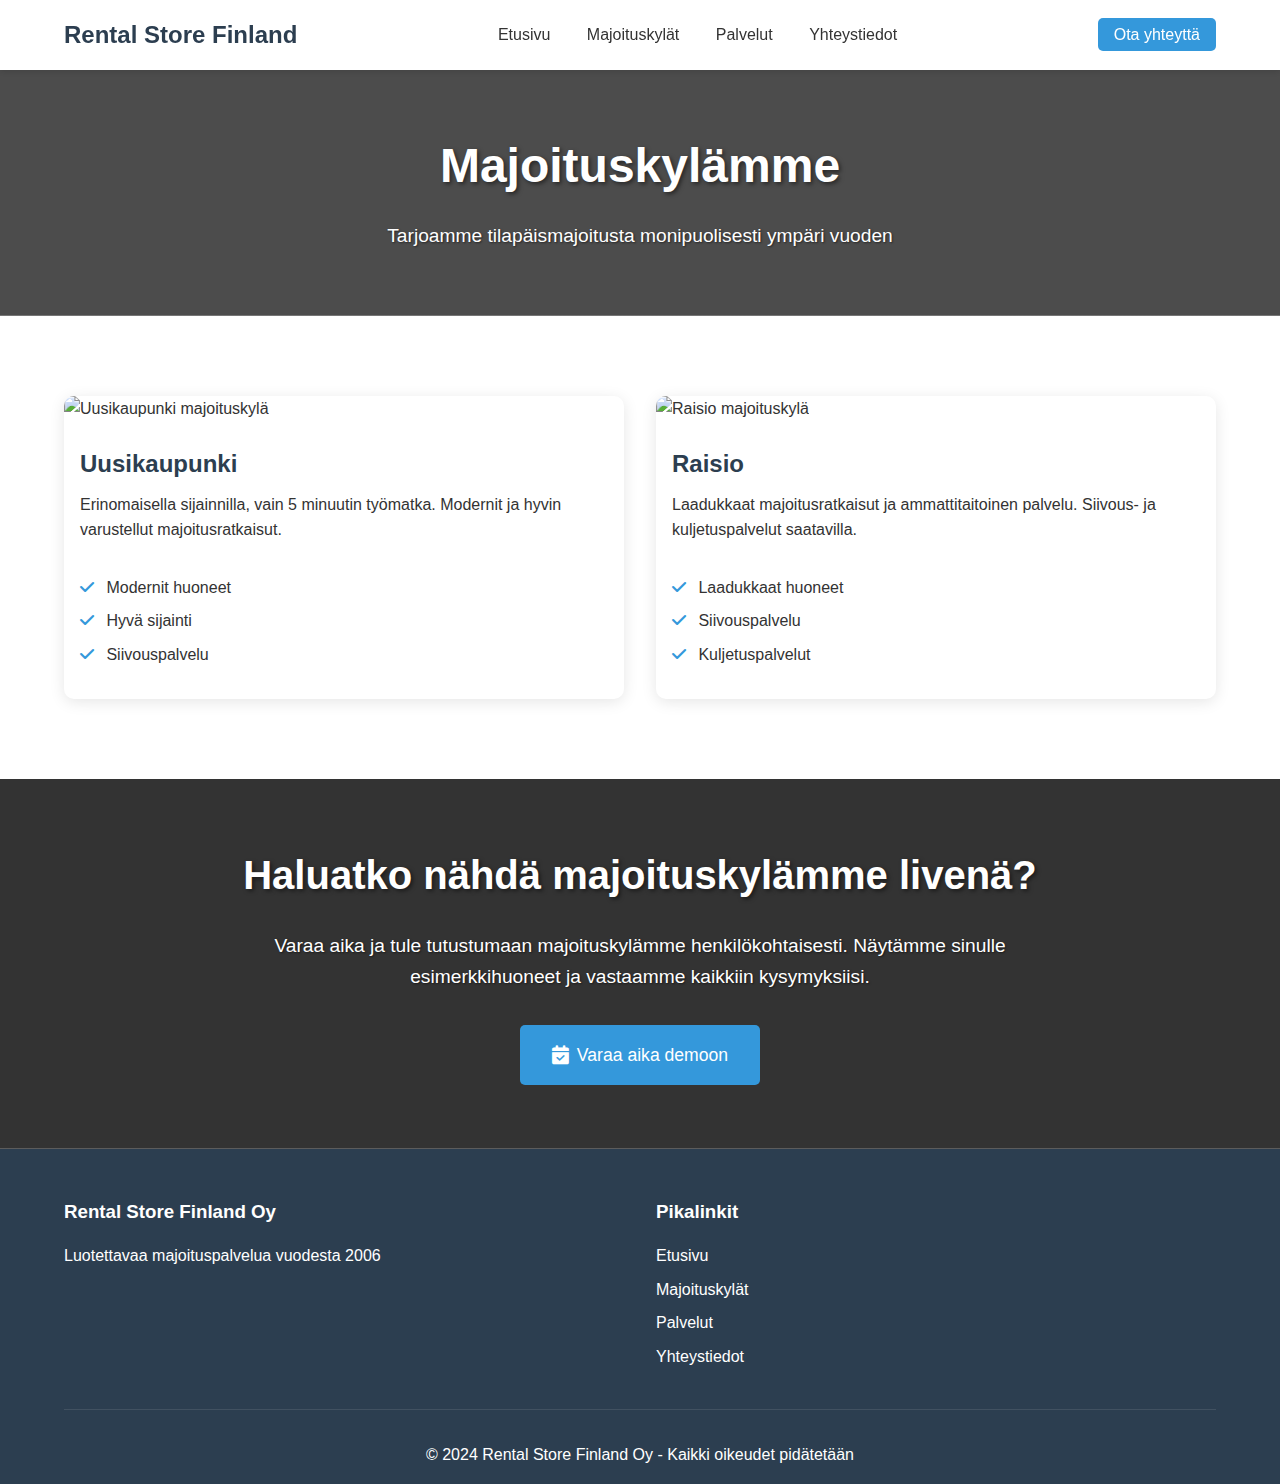
==== majoituskylat.html @ 1863a35c "images" ====
<!DOCTYPE html>
<html lang="fi">
<head>
    <meta charset="UTF-8">
    <meta name="viewport" content="width=device-width, initial-scale=1.0">
    <title>Majoituskylät - Rental Store Finland</title>
    <link rel="stylesheet" href="styles.css">
    <link rel="stylesheet" href="https://cdnjs.cloudflare.com/ajax/libs/font-awesome/6.0.0/css/all.min.css">
</head>
<body>
    <header>
        <nav class="navbar">
            <div class="logo">
                <a href="index.html">
                    <h1>Rental Store Finland</h1>
                </a>
            </div>
            <div class="nav-links">
                <a href="index.html">Etusivu</a>
                <a href="majoituskylat.html">Majoituskylät</a>
                <a href="palvelut.html">Palvelut</a>
                <a href="yhteystiedot.html">Yhteystiedot</a>
            </div>
            <div class="contact-button">
                <a href="yhteystiedot.html" class="btn">Ota yhteyttä</a>
            </div>
        </nav>
    </header>

    <main>
        <section class="page-header">
            <h1>Majoituskylämme</h1>
            <p>Tarjoamme tilapäismajoitusta monipuolisesti ympäri vuoden</p>
        </section>

        <section class="locations-section">
            <div class="location-cards">
                <div class="location-card">
                    <img src="images/uusikaupunki.jpg" alt="Uusikaupunki majoituskylä">
                    <h3>Uusikaupunki</h3>
                    <p>Erinomaisella sijainnilla, vain 5 minuutin työmatka. Modernit ja hyvin varustellut majoitusratkaisut.</p>
                    <ul class="location-features">
                        <li><i class="fas fa-check"></i> Modernit huoneet</li>
                        <li><i class="fas fa-check"></i> Hyvä sijainti</li>
                        <li><i class="fas fa-check"></i> Siivouspalvelu</li>
                    </ul>
                </div>
                <div class="location-card">
                    <img src="images/raisio.jpg" alt="Raisio majoituskylä">
                    <h3>Raisio</h3>
                    <p>Laadukkaat majoitusratkaisut ja ammattitaitoinen palvelu. Siivous- ja kuljetuspalvelut saatavilla.</p>
                    <ul class="location-features">
                        <li><i class="fas fa-check"></i> Laadukkaat huoneet</li>
                        <li><i class="fas fa-check"></i> Siivouspalvelu</li>
                        <li><i class="fas fa-check"></i> Kuljetuspalvelut</li>
                    </ul>
                </div>
            </div>
        </section>

        <section class="cta-section">
            <div class="cta-content">
                <h2>Haluatko nähdä majoituskylämme livenä?</h2>
                <p>Varaa aika ja tule tutustumaan majoituskylämme henkilökohtaisesti. Näytämme sinulle esimerkkihuoneet ja vastaamme kaikkiin kysymyksiisi.</p>
                <a href="varaa-aika.html" class="cta-button">
                    <i class="fas fa-calendar-check"></i>
                    Varaa aika demoon
                </a>
            </div>
        </section>
    </main>

    <footer>
        <div class="footer-content">
            <div class="footer-section">
                <h3>Rental Store Finland Oy</h3>
                <p>Luotettavaa majoituspalvelua vuodesta 2006</p>
            </div>
            <div class="footer-section">
                <h3>Pikalinkit</h3>
                <a href="index.html">Etusivu</a>
                <a href="majoituskylat.html">Majoituskylät</a>
                <a href="palvelut.html">Palvelut</a>
                <a href="yhteystiedot.html">Yhteystiedot</a>
            </div>
        </div>
        <div class="footer-bottom">
            <p>&copy; 2024 Rental Store Finland Oy - Kaikki oikeudet pidätetään</p>
        </div>
    </footer>

    <!-- Demo Booking Pop-up Modal -->
    <div id="demoModal" class="modal">
        <div class="modal-content">
            <span class="close">&times;</span>
            <h2>Haluatko nähdä majoituskylämme livenä?</h2>
            <p>Varaa aika ja tule tutustumaan majoituskylämme henkilökohtaisesti. Näytämme sinulle esimerkkihuoneet ja vastaamme kaikkiin kysymyksiisi.</p>
            <a href="varaa-aika.html" class="modal-button">
                <i class="fas fa-calendar-check"></i>
                Varaa aika demoon
            </a>
        </div>
    </div>

    <script>
        // Get the modal
        const modal = document.getElementById("demoModal");
        const closeBtn = document.getElementsByClassName("close")[0];

        // Show modal after 5 seconds
        setTimeout(() => {
            modal.style.display = "block";
        }, 5000);

        // Close modal when clicking the X
        closeBtn.onclick = function() {
            modal.style.display = "none";
        }

        // Close modal when clicking outside
        window.onclick = function(event) {
            if (event.target == modal) {
                modal.style.display = "none";
            }
        }
    </script>
</body>
</html>
---- styles.css ----
/* Modern CSS Reset and Base Styles */
* {
    margin: 0;
    padding: 0;
    box-sizing: border-box;
}

:root {
    --primary-color: #2c3e50;
    --secondary-color: #3498db;
    --accent-color: #e74c3c;
    --text-color: #333;
    --light-gray: #f5f6fa;
    --white: #ffffff;
}

body {
    font-family: 'Segoe UI', Tahoma, Geneva, Verdana, sans-serif;
    line-height: 1.6;
    color: var(--text-color);
}

/* Navigation */
.navbar {
    display: flex;
    justify-content: space-between;
    align-items: center;
    padding: 1rem 5%;
    background-color: var(--white);
    box-shadow: 0 2px 5px rgba(0,0,0,0.1);
    position: fixed;
    width: 100%;
    top: 0;
    z-index: 1000;
}

.logo h1 {
    font-size: 1.5rem;
    color: var(--primary-color);
}

.logo a {
    text-decoration: none;
    color: inherit;
    display: block;
}

.logo a:hover {
    color: inherit;
}

.nav-links a {
    text-decoration: none;
    color: var(--text-color);
    margin: 0 1rem;
    transition: color 0.3s ease;
}

.nav-links a:hover {
    color: var(--secondary-color);
}

.btn {
    background-color: var(--secondary-color);
    color: var(--white);
    padding: 0.5rem 1rem;
    border-radius: 5px;
    text-decoration: none;
    transition: background-color 0.3s ease;
}

.btn:hover {
    background-color: #2980b9;
}

/* Hero Section */
.hero-section {
    height: 100vh;
    background: linear-gradient(rgba(0,0,0,0.6), rgba(0,0,0,0.6)), url('images/hero-bg.jpg');
    background-size: cover;
    background-position: center;
    background-attachment: fixed;
    display: flex;
    align-items: center;
    justify-content: center;
    text-align: center;
    color: var(--white);
    padding: 0 1rem;
    margin-top: 0;
}

.hero-content {
    max-width: 800px;
    padding: 2rem;
    background-color: rgba(0,0,0,0.3);
    border-radius: 10px;
    backdrop-filter: blur(5px);
}

.hero-content h1 {
    font-size: 3.5rem;
    margin-bottom: 1.5rem;
    text-shadow: 2px 2px 4px rgba(0,0,0,0.5);
}

.hero-content p {
    font-size: 1.4rem;
    margin-bottom: 2.5rem;
    text-shadow: 1px 1px 2px rgba(0,0,0,0.5);
}

.cta-button {
    display: inline-block;
    background-color: var(--accent-color);
    color: var(--white);
    padding: 1rem 2rem;
    border-radius: 5px;
    text-decoration: none;
    transition: background-color 0.3s ease;
}

.cta-button:hover {
    background-color: #c0392b;
}

/* Services Section */
.services-section {
    padding: 5rem 5%;
    background-color: var(--light-gray);
}

.services-section h2 {
    text-align: center;
    margin-bottom: 3rem;
    color: var(--primary-color);
}

.services-grid {
    display: grid;
    grid-template-columns: repeat(auto-fit, minmax(250px, 1fr));
    gap: 2rem;
}

.service-card {
    background-color: var(--white);
    padding: 2rem;
    border-radius: 10px;
    text-align: center;
    box-shadow: 0 3px 10px rgba(0,0,0,0.1);
    transition: transform 0.3s ease;
}

.service-card:hover {
    transform: translateY(-5px);
}

.service-card i {
    font-size: 2.5rem;
    color: var(--secondary-color);
    margin-bottom: 1rem;
}

/* Locations Section */
.locations-section {
    padding: 5rem 5%;
}

.locations-section h2 {
    text-align: center;
    margin-bottom: 3rem;
    color: var(--primary-color);
}

.location-cards {
    display: grid;
    grid-template-columns: repeat(auto-fit, minmax(300px, 1fr));
    gap: 2rem;
}

.location-card {
    background-color: var(--white);
    border-radius: 10px;
    overflow: hidden;
    box-shadow: 0 3px 15px rgba(0,0,0,0.1);
    transition: transform 0.3s ease;
}

.location-card:hover {
    transform: translateY(-5px);
}

.location-card img {
    width: 100%;
    height: 250px;
    object-fit: cover;
    transition: transform 0.3s ease;
}

.location-card:hover img {
    transform: scale(1.05);
}

.location-card h3 {
    padding: 1.5rem 1rem 0.5rem;
    color: var(--primary-color);
    font-size: 1.5rem;
}

.location-card p {
    padding: 0 1rem 1.5rem;
    color: var(--text-color);
}

/* Contact Section */
.contact-section {
    padding: 5rem 5%;
    background-color: var(--light-gray);
}

.contact-section h2 {
    text-align: center;
    margin-bottom: 3rem;
    color: var(--primary-color);
}

.contact-grid {
    display: grid;
    grid-template-columns: repeat(auto-fit, minmax(300px, 1fr));
    gap: 2rem;
}

.contact-info {
    padding: 2rem;
    background-color: var(--white);
    border-radius: 10px;
    box-shadow: 0 3px 10px rgba(0,0,0,0.1);
}

.contact-info p {
    margin: 1rem 0;
}

.contact-info i {
    margin-right: 0.5rem;
    color: var(--secondary-color);
}

.contact-form form {
    display: flex;
    flex-direction: column;
    gap: 1rem;
}

.contact-form input,
.contact-form textarea {
    padding: 0.8rem;
    border: 1px solid #ddd;
    border-radius: 5px;
    font-size: 1rem;
}

.contact-form textarea {
    height: 150px;
    resize: vertical;
}

.submit-button {
    background-color: var(--secondary-color);
    color: var(--white);
    padding: 1rem;
    border: none;
    border-radius: 5px;
    cursor: pointer;
    transition: background-color 0.3s ease;
}

.submit-button:hover {
    background-color: #2980b9;
}

/* Footer */
footer {
    background-color: var(--primary-color);
    color: var(--white);
    padding: 3rem 5% 1rem;
}

.footer-content {
    display: grid;
    grid-template-columns: repeat(auto-fit, minmax(250px, 1fr));
    gap: 2rem;
    margin-bottom: 2rem;
}

.footer-section h3 {
    margin-bottom: 1rem;
}

.footer-section a {
    color: var(--white);
    text-decoration: none;
    display: block;
    margin: 0.5rem 0;
}

.footer-section a:hover {
    color: var(--secondary-color);
}

.footer-bottom {
    text-align: center;
    padding-top: 2rem;
    border-top: 1px solid rgba(255,255,255,0.1);
}

/* Page Header */
.page-header {
    background: linear-gradient(rgba(0,0,0,0.7), rgba(0,0,0,0.7)), url('images/hero-bg.jpg');
    background-size: cover;
    background-position: center;
    color: var(--white);
    text-align: center;
    padding: 8rem 1rem 4rem;
    margin-top: 0;
}

.page-header h1 {
    font-size: 3rem;
    margin-bottom: 1rem;
    text-shadow: 2px 2px 4px rgba(0,0,0,0.5);
}

.page-header p {
    font-size: 1.2rem;
    text-shadow: 1px 1px 2px rgba(0,0,0,0.5);
}

/* Feature Lists */
.location-features,
.service-features {
    list-style: none;
    padding: 0 1rem 1.5rem;
    text-align: left;
}

.location-features li,
.service-features li {
    margin: 0.5rem 0;
    color: var(--text-color);
}

.location-features i,
.service-features i {
    color: var(--secondary-color);
    margin-right: 0.5rem;
}

/* Contact Details */
.contact-details {
    margin-top: 2rem;
}

.contact-person {
    margin-bottom: 2rem;
    padding-bottom: 1rem;
    border-bottom: 1px solid #eee;
}

.contact-person:last-child {
    border-bottom: none;
}

.contact-person h4 {
    color: var(--primary-color);
    margin-bottom: 0.5rem;
}

.contact-form select {
    padding: 0.8rem;
    border: 1px solid #ddd;
    border-radius: 5px;
    font-size: 1rem;
    width: 100%;
    margin-bottom: 1rem;
}

/* Responsive Design */
@media (max-width: 768px) {
    .navbar {
        flex-direction: column;
        padding: 1rem;
    }

    .nav-links {
        margin: 1rem 0;
    }

    .hero-content h1 {
        font-size: 2rem;
    }

    .contact-grid {
        grid-template-columns: 1fr;
    }

    .page-header {
        padding: 6rem 1rem 3rem;
    }

    .page-header h1 {
        font-size: 2rem;
    }
}

/* Modal Styles */
.modal {
    display: none;
    position: fixed;
    z-index: 1000;
    left: 0;
    top: 0;
    width: 100%;
    height: 100%;
    background-color: rgba(0,0,0,0.7);
    animation: fadeIn 0.3s ease;
}

.modal-content {
    background: linear-gradient(135deg, var(--primary-color), var(--secondary-color));
    margin: 15% auto;
    padding: 2rem;
    border-radius: 10px;
    width: 90%;
    max-width: 500px;
    position: relative;
    color: var(--white);
    text-align: center;
    box-shadow: 0 4px 20px rgba(0,0,0,0.2);
    animation: slideIn 0.3s ease;
}

.modal-content h2 {
    font-size: 1.8rem;
    margin-bottom: 1rem;
    color: var(--white);
}

.modal-content p {
    font-size: 1.1rem;
    line-height: 1.6;
    margin-bottom: 1.5rem;
    color: var(--white);
}

.close {
    position: absolute;
    right: 1rem;
    top: 1rem;
    font-size: 1.8rem;
    font-weight: bold;
    cursor: pointer;
    color: var(--white);
    transition: color 0.3s ease;
}

.close:hover {
    color: var(--accent-color);
}

.modal-button {
    display: inline-flex;
    align-items: center;
    gap: 0.5rem;
    background-color: var(--white);
    color: var(--primary-color);
    padding: 1rem 2rem;
    border-radius: 5px;
    text-decoration: none;
    font-weight: 500;
    transition: all 0.3s ease;
}

.modal-button:hover {
    transform: translateY(-2px);
    box-shadow: 0 4px 15px rgba(0,0,0,0.2);
}

@keyframes fadeIn {
    from { opacity: 0; }
    to { opacity: 1; }
}

@keyframes slideIn {
    from {
        transform: translateY(-100px);
        opacity: 0;
    }
    to {
        transform: translateY(0);
        opacity: 1;
    }
}

/* Responsive Design for Modal */
@media (max-width: 768px) {
    .modal-content {
        margin: 30% auto;
        padding: 1.5rem;
    }

    .modal-content h2 {
        font-size: 1.5rem;
    }

    .modal-content p {
        font-size: 1rem;
    }

    .modal-button {
        padding: 0.8rem 1.5rem;
        font-size: 0.9rem;
    }
}

/* Booking Section Styles */
.booking-section {
    padding: 4rem 5%;
    background-color: var(--light-gray);
}

.booking-container {
    display: grid;
    grid-template-columns: 1fr 1fr;
    gap: 3rem;
    max-width: 1200px;
    margin: 0 auto;
}

.booking-info {
    padding: 2rem;
    background-color: var(--white);
    border-radius: 10px;
    box-shadow: 0 3px 15px rgba(0,0,0,0.1);
}

.booking-info h2 {
    color: var(--primary-color);
    margin-bottom: 1.5rem;
    font-size: 2rem;
}

.booking-info p {
    margin-bottom: 2rem;
    line-height: 1.6;
}

.booking-features {
    display: grid;
    grid-template-columns: 1fr;
    gap: 1.5rem;
}

.feature {
    display: flex;
    align-items: flex-start;
    gap: 1rem;
    padding: 1rem;
    background-color: var(--light-gray);
    border-radius: 8px;
    transition: transform 0.3s ease;
}

.feature:hover {
    transform: translateY(-5px);
}

.feature i {
    font-size: 1.5rem;
    color: var(--secondary-color);
    margin-top: 0.2rem;
}

.feature h3 {
    color: var(--primary-color);
    margin-bottom: 0.5rem;
    font-size: 1.2rem;
}

.feature p {
    color: var(--text-color);
    margin: 0;
    font-size: 0.9rem;
}

.calendly-container {
    background-color: var(--white);
    border-radius: 10px;
    box-shadow: 0 3px 15px rgba(0,0,0,0.1);
    overflow: hidden;
}

/* Responsive Design for Booking */
@media (max-width: 992px) {
    .booking-container {
        grid-template-columns: 1fr;
    }

    .calendly-container {
        height: 600px;
    }
}

@media (max-width: 768px) {
    .booking-section {
        padding: 2rem 1rem;
    }

    .booking-info {
        padding: 1.5rem;
    }

    .feature {
        padding: 0.8rem;
    }
}

/* Static Calendar Styles */
.static-calendar {
    background-color: var(--white);
    border-radius: 10px;
    padding: 1.5rem;
    height: 100%;
    display: flex;
    flex-direction: column;
}

.calendar-header {
    margin-bottom: 1.5rem;
}

.calendar-nav {
    display: flex;
    align-items: center;
    justify-content: space-between;
    margin-bottom: 1rem;
}

.nav-btn {
    background: none;
    border: none;
    color: var(--primary-color);
    font-size: 1.2rem;
    cursor: pointer;
    padding: 0.5rem;
    border-radius: 5px;
    transition: background-color 0.3s ease;
}

.nav-btn:hover {
    background-color: var(--light-gray);
}

.calendar-type-selector {
    display: flex;
    gap: 0.5rem;
    margin-bottom: 1rem;
}

.type-btn {
    padding: 0.5rem 1rem;
    border: 1px solid #ddd;
    background: none;
    border-radius: 5px;
    cursor: pointer;
    transition: all 0.3s ease;
}

.type-btn.active {
    background-color: var(--secondary-color);
    color: var(--white);
    border-color: var(--secondary-color);
}

.calendar-grid {
    flex-grow: 1;
}

.calendar-weekdays {
    display: grid;
    grid-template-columns: repeat(7, 1fr);
    text-align: center;
    font-weight: 500;
    color: var(--primary-color);
    margin-bottom: 0.5rem;
    font-size: 0.9rem;
}

.calendar-days {
    display: grid;
    grid-template-columns: repeat(7, 1fr);
    gap: 0.5rem;
}

.day {
    aspect-ratio: 1;
    display: flex;
    flex-direction: column;
    align-items: center;
    justify-content: flex-start;
    border-radius: 5px;
    cursor: pointer;
    transition: all 0.3s ease;
    font-weight: 500;
    padding: 0.5rem;
    position: relative;
}

.day:not(.disabled):hover {
    background-color: var(--light-gray);
}

.day.disabled {
    color: #ccc;
    cursor: not-allowed;
}

.date {
    font-size: 0.9rem;
    margin-bottom: 0.2rem;
}

.time-indicator {
    width: 6px;
    height: 6px;
    background-color: var(--secondary-color);
    border-radius: 50%;
    position: absolute;
    bottom: 0.3rem;
}

.calendar-footer {
    margin-top: 1.5rem;
    padding-top: 1rem;
    border-top: 1px solid #eee;
}

.legend {
    display: flex;
    gap: 1rem;
    justify-content: center;
}

.legend-item {
    display: flex;
    align-items: center;
    gap: 0.5rem;
    font-size: 0.9rem;
}

.legend-color {
    width: 12px;
    height: 12px;
    border-radius: 50%;
}

.legend-color.available {
    background-color: var(--secondary-color);
}

.legend-color.unavailable {
    background-color: #ddd;
}

/* Responsive Design for Calendar */
@media (max-width: 768px) {
    .calendar-type-selector {
        flex-wrap: wrap;
    }

    .type-btn {
        flex: 1;
        text-align: center;
    }

    .day {
        padding: 0.3rem;
    }

    .date {
        font-size: 0.8rem;
    }
}

/* CTA Section Styles */
.cta-section {
    background: linear-gradient(rgba(0,0,0,0.8), rgba(0,0,0,0.8)), url('images/hero-bg.jpg');
    background-size: cover;
    background-position: center;
    padding: 4rem 1rem;
    text-align: center;
    color: var(--white);
}

.cta-content {
    max-width: 800px;
    margin: 0 auto;
}

.cta-content h2 {
    font-size: 2.5rem;
    margin-bottom: 1.5rem;
    text-shadow: 2px 2px 4px rgba(0,0,0,0.5);
}

.cta-content p {
    font-size: 1.2rem;
    margin-bottom: 2rem;
    line-height: 1.6;
    text-shadow: 1px 1px 2px rgba(0,0,0,0.5);
}

.cta-button {
    display: inline-flex;
    align-items: center;
    gap: 0.5rem;
    background-color: var(--secondary-color);
    color: var(--white);
    padding: 1rem 2rem;
    border-radius: 5px;
    text-decoration: none;
    font-size: 1.1rem;
    font-weight: 500;
    transition: all 0.3s ease;
}

.cta-button:hover {
    background-color: #2980b9;
    transform: translateY(-2px);
    box-shadow: 0 4px 15px rgba(0,0,0,0.2);
}

.cta-button i {
    font-size: 1.2rem;
}

/* Responsive Design for CTA */
@media (max-width: 768px) {
    .cta-content h2 {
        font-size: 2rem;
    }

    .cta-content p {
        font-size: 1rem;
    }

    .cta-button {
        padding: 0.8rem 1.5rem;
        font-size: 1rem;
    }
}
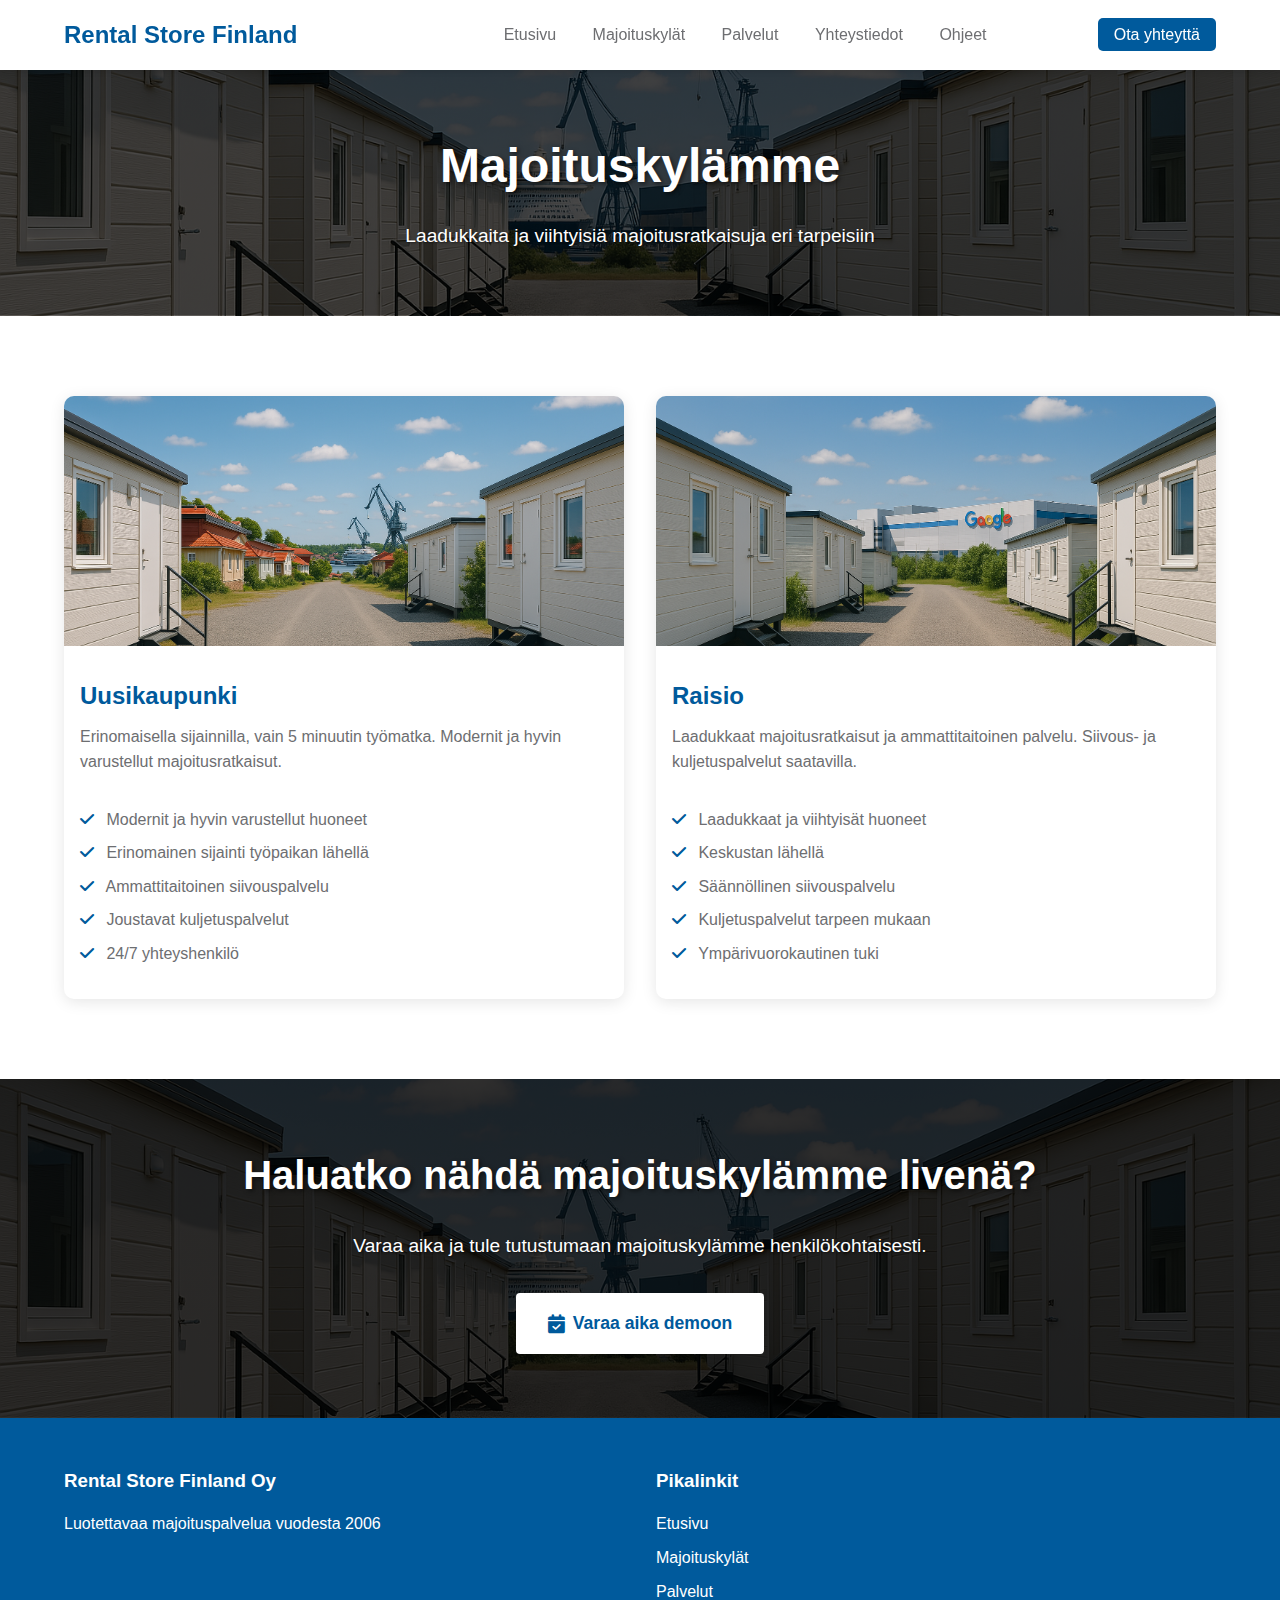
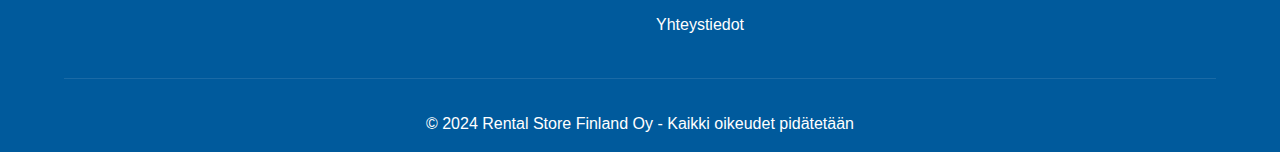
==== commit af500792: "Update majoituskylat.html" ====
--- a/majoituskylat.html
+++ b/majoituskylat.html
@@ -15,11 +15,17 @@
                     <h1>Rental Store Finland</h1>
                 </a>
             </div>
+            <div class="hamburger">
+                <span></span>
+                <span></span>
+                <span></span>
+            </div>
             <div class="nav-links">
                 <a href="index.html">Etusivu</a>
                 <a href="majoituskylat.html">Majoituskylät</a>
                 <a href="palvelut.html">Palvelut</a>
                 <a href="yhteystiedot.html">Yhteystiedot</a>
+                <a href="ohjeet.html">Ohjeet</a>
             </div>
             <div class="contact-button">
                 <a href="yhteystiedot.html" class="btn">Ota yhteyttä</a>
@@ -30,7 +36,7 @@
     <main>
         <section class="page-header">
             <h1>Majoituskylämme</h1>
-            <p>Tarjoamme tilapäismajoitusta monipuolisesti ympäri vuoden</p>
+            <p>Laadukkaita ja viihtyisiä majoitusratkaisuja eri tarpeisiin</p>
         </section>
 
         <section class="locations-section">
@@ -40,9 +46,11 @@
                     <h3>Uusikaupunki</h3>
                     <p>Erinomaisella sijainnilla, vain 5 minuutin työmatka. Modernit ja hyvin varustellut majoitusratkaisut.</p>
                     <ul class="location-features">
-                        <li><i class="fas fa-check"></i> Modernit huoneet</li>
-                        <li><i class="fas fa-check"></i> Hyvä sijainti</li>
-                        <li><i class="fas fa-check"></i> Siivouspalvelu</li>
+                        <li><i class="fas fa-check"></i> Modernit ja hyvin varustellut huoneet</li>
+                        <li><i class="fas fa-check"></i> Erinomainen sijainti työpaikan lähellä</li>
+                        <li><i class="fas fa-check"></i> Ammattitaitoinen siivouspalvelu</li>
+                        <li><i class="fas fa-check"></i> Joustavat kuljetuspalvelut</li>
+                        <li><i class="fas fa-check"></i> 24/7 yhteyshenkilö</li>
                     </ul>
                 </div>
                 <div class="location-card">
@@ -50,9 +58,11 @@
                     <h3>Raisio</h3>
                     <p>Laadukkaat majoitusratkaisut ja ammattitaitoinen palvelu. Siivous- ja kuljetuspalvelut saatavilla.</p>
                     <ul class="location-features">
-                        <li><i class="fas fa-check"></i> Laadukkaat huoneet</li>
-                        <li><i class="fas fa-check"></i> Siivouspalvelu</li>
-                        <li><i class="fas fa-check"></i> Kuljetuspalvelut</li>
+                        <li><i class="fas fa-check"></i> Laadukkaat ja viihtyisät huoneet</li>
+                        <li><i class="fas fa-check"></i> Keskustan lähellä</li>
+                        <li><i class="fas fa-check"></i> Säännöllinen siivouspalvelu</li>
+                        <li><i class="fas fa-check"></i> Kuljetuspalvelut tarpeen mukaan</li>
+                        <li><i class="fas fa-check"></i> Ympärivuorokautinen tuki</li>
                     </ul>
                 </div>
             </div>
@@ -61,7 +71,7 @@
         <section class="cta-section">
             <div class="cta-content">
                 <h2>Haluatko nähdä majoituskylämme livenä?</h2>
-                <p>Varaa aika ja tule tutustumaan majoituskylämme henkilökohtaisesti. Näytämme sinulle esimerkkihuoneet ja vastaamme kaikkiin kysymyksiisi.</p>
+                <p>Varaa aika ja tule tutustumaan majoituskylämme henkilökohtaisesti.</p>
                 <a href="varaa-aika.html" class="cta-button">
                     <i class="fas fa-calendar-check"></i>
                     Varaa aika demoon
@@ -93,8 +103,8 @@
     <div id="demoModal" class="modal">
         <div class="modal-content">
             <span class="close">&times;</span>
-            <h2>Haluatko nähdä majoituskylämme livenä?</h2>
-            <p>Varaa aika ja tule tutustumaan majoituskylämme henkilökohtaisesti. Näytämme sinulle esimerkkihuoneet ja vastaamme kaikkiin kysymyksiisi.</p>
+            <h2>Tervetuloa Rental Store Finlandiin!</h2>
+            <p>Tarjoamme laadukkaita ja joustavia majoitusratkaisuja, jotka vastaavat juuri sinun tarpeisiisi. Tutustu palveluihimme ja varaa aika demoon.</p>
             <a href="varaa-aika.html" class="modal-button">
                 <i class="fas fa-calendar-check"></i>
                 Varaa aika demoon
@@ -124,5 +134,7 @@
             }
         }
     </script>
+
+    <script src="script.js"></script>
 </body>
-</html> +</html> 
--- a/styles.css
+++ b/styles.css
@@ -5,19 +5,43 @@
     box-sizing: border-box;
 }
 
+@import url('https://fonts.googleapis.com/css2?family=Raleway:wght@400;500;600;700&family=Open+Sans:wght@400;600&display=swap');
+
 :root {
-    --primary-color: #2c3e50;
-    --secondary-color: #3498db;
-    --accent-color: #e74c3c;
-    --text-color: #333;
-    --light-gray: #f5f6fa;
+    /* Primary Colors */
+    --primary-color: #005A9C;
+    --primary-rgb: 0, 90, 156;
+    --primary-cmyk: 100, 42, 0, 39;
+    
+    /* Secondary Colors */
+    --secondary-color: #A7A9AC;
+    --secondary-rgb: 167, 169, 172;
+    --secondary-cmyk: 3, 2, 0, 33;
+    
+    /* Accent Colors */
+    --accent-light: #B9D9EB;
+    --accent-light-rgb: 185, 217, 235;
+    --accent-light-cmyk: 21, 8, 0, 8;
+    
+    --accent-dark: #6D6E71;
+    --accent-dark-rgb: 109, 110, 113;
+    --accent-dark-cmyk: 4, 3, 0, 56;
+    
+    /* Text Colors */
+    --text-color: var(--accent-dark);
+    --text-light: var(--secondary-color);
     --white: #ffffff;
 }
 
 body {
-    font-family: 'Segoe UI', Tahoma, Geneva, Verdana, sans-serif;
+    font-family: 'Open Sans', sans-serif;
     line-height: 1.6;
     color: var(--text-color);
+}
+
+h1, h2, h3, h4, h5, h6 {
+    font-family: 'Raleway', sans-serif;
+    font-weight: 600;
 }
 
 /* Navigation */
@@ -37,6 +61,7 @@
 .logo h1 {
     font-size: 1.5rem;
     color: var(--primary-color);
+    font-weight: 700;
 }
 
 .logo a {
@@ -54,23 +79,26 @@
     color: var(--text-color);
     margin: 0 1rem;
     transition: color 0.3s ease;
+    font-weight: 500;
 }
 
 .nav-links a:hover {
-    color: var(--secondary-color);
+    color: var(--primary-color);
 }
 
 .btn {
-    background-color: var(--secondary-color);
+    background-color: var(--primary-color);
     color: var(--white);
     padding: 0.5rem 1rem;
     border-radius: 5px;
     text-decoration: none;
-    transition: background-color 0.3s ease;
+    transition: all 0.3s ease;
+    font-weight: 500;
 }
 
 .btn:hover {
-    background-color: #2980b9;
+    background-color: var(--accent-dark);
+    transform: translateY(-2px);
 }
 
 /* Hero Section */
@@ -101,6 +129,7 @@
     font-size: 3.5rem;
     margin-bottom: 1.5rem;
     text-shadow: 2px 2px 4px rgba(0,0,0,0.5);
+    font-weight: 700;
 }
 
 .hero-content p {
@@ -111,16 +140,18 @@
 
 .cta-button {
     display: inline-block;
-    background-color: var(--accent-color);
+    background-color: var(--primary-color);
     color: var(--white);
     padding: 1rem 2rem;
     border-radius: 5px;
     text-decoration: none;
-    transition: background-color 0.3s ease;
+    transition: all 0.3s ease;
+    font-weight: 500;
 }
 
 .cta-button:hover {
-    background-color: #c0392b;
+    background-color: var(--accent-dark);
+    transform: translateY(-2px);
 }
 
 /* Services Section */
@@ -156,7 +187,7 @@
 
 .service-card i {
     font-size: 2.5rem;
-    color: var(--secondary-color);
+    color: var(--primary-color);
     margin-bottom: 1rem;
 }
 
@@ -242,7 +273,7 @@
 
 .contact-info i {
     margin-right: 0.5rem;
-    color: var(--secondary-color);
+    color: var(--primary-color);
 }
 
 .contact-form form {
@@ -265,17 +296,19 @@
 }
 
 .submit-button {
-    background-color: var(--secondary-color);
+    background-color: var(--primary-color);
     color: var(--white);
     padding: 1rem;
     border: none;
     border-radius: 5px;
     cursor: pointer;
-    transition: background-color 0.3s ease;
+    transition: all 0.3s ease;
+    font-weight: 500;
 }
 
 .submit-button:hover {
-    background-color: #2980b9;
+    background-color: var(--accent-dark);
+    transform: translateY(-2px);
 }
 
 /* Footer */
@@ -304,7 +337,7 @@
 }
 
 .footer-section a:hover {
-    color: var(--secondary-color);
+    color: var(--accent-light);
 }
 
 .footer-bottom {
@@ -351,7 +384,7 @@
 
 .location-features i,
 .service-features i {
-    color: var(--secondary-color);
+    color: var(--primary-color);
     margin-right: 0.5rem;
 }
 
@@ -426,14 +459,14 @@
 }
 
 .modal-content {
-    background: linear-gradient(135deg, var(--primary-color), var(--secondary-color));
+    background-color: var(--white);
     margin: 15% auto;
     padding: 2rem;
     border-radius: 10px;
     width: 90%;
     max-width: 500px;
     position: relative;
-    color: var(--white);
+    color: var(--text-color);
     text-align: center;
     box-shadow: 0 4px 20px rgba(0,0,0,0.2);
     animation: slideIn 0.3s ease;
@@ -442,14 +475,14 @@
 .modal-content h2 {
     font-size: 1.8rem;
     margin-bottom: 1rem;
-    color: var(--white);
+    color: var(--primary-color);
 }
 
 .modal-content p {
     font-size: 1.1rem;
     line-height: 1.6;
     margin-bottom: 1.5rem;
-    color: var(--white);
+    color: var(--text-color);
 }
 
 .close {
@@ -459,30 +492,37 @@
     font-size: 1.8rem;
     font-weight: bold;
     cursor: pointer;
-    color: var(--white);
+    color: var(--text-color);
     transition: color 0.3s ease;
 }
 
 .close:hover {
-    color: var(--accent-color);
+    color: var(--accent-dark);
 }
 
 .modal-button {
     display: inline-flex;
     align-items: center;
     gap: 0.5rem;
-    background-color: var(--white);
-    color: var(--primary-color);
+    background-color: var(--primary-color);
+    color: var(--white);
     padding: 1rem 2rem;
     border-radius: 5px;
     text-decoration: none;
     font-weight: 500;
     transition: all 0.3s ease;
+    border: none;
+    cursor: pointer;
 }
 
 .modal-button:hover {
+    background-color: var(--accent-dark);
     transform: translateY(-2px);
     box-shadow: 0 4px 15px rgba(0,0,0,0.2);
+}
+
+.modal-button i {
+    font-size: 1.2rem;
 }
 
 @keyframes fadeIn {
@@ -576,7 +616,7 @@
 
 .feature i {
     font-size: 1.5rem;
-    color: var(--secondary-color);
+    color: var(--primary-color);
     margin-top: 0.2rem;
 }
 
@@ -676,9 +716,9 @@
 }
 
 .type-btn.active {
-    background-color: var(--secondary-color);
+    background-color: var(--primary-color);
     color: var(--white);
-    border-color: var(--secondary-color);
+    border-color: var(--primary-color);
 }
 
 .calendar-grid {
@@ -732,7 +772,7 @@
 .time-indicator {
     width: 6px;
     height: 6px;
-    background-color: var(--secondary-color);
+    background-color: var(--primary-color);
     border-radius: 50%;
     position: absolute;
     bottom: 0.3rem;
@@ -764,7 +804,7 @@
 }
 
 .legend-color.available {
-    background-color: var(--secondary-color);
+    background-color: var(--primary-color);
 }
 
 .legend-color.unavailable {
@@ -823,7 +863,7 @@
     display: inline-flex;
     align-items: center;
     gap: 0.5rem;
-    background-color: var(--secondary-color);
+    background-color: var(--primary-color);
     color: var(--white);
     padding: 1rem 2rem;
     border-radius: 5px;
@@ -834,7 +874,7 @@
 }
 
 .cta-button:hover {
-    background-color: #2980b9;
+    background-color: var(--accent-dark);
     transform: translateY(-2px);
     box-shadow: 0 4px 15px rgba(0,0,0,0.2);
 }
@@ -857,4 +897,151 @@
         padding: 0.8rem 1.5rem;
         font-size: 1rem;
     }
-} +}
+
+/* Guide Page Styles */
+.guide-section {
+    padding: 4rem 2rem;
+    background-color: var(--light-bg);
+}
+
+.guide-content {
+    max-width: 1200px;
+    margin: 0 auto;
+    display: grid;
+    grid-template-columns: 1fr 1fr;
+    gap: 4rem;
+}
+
+.guide-text h2 {
+    color: var(--primary-color);
+    margin-bottom: 1.5rem;
+}
+
+.guide-points {
+    display: grid;
+    grid-template-columns: repeat(2, 1fr);
+    gap: 2rem;
+    margin-top: 2rem;
+}
+
+.guide-point {
+    background: white;
+    padding: 1.5rem;
+    border-radius: 8px;
+    box-shadow: 0 2px 4px rgba(0,0,0,0.1);
+}
+
+.guide-point i {
+    font-size: 2rem;
+    color: var(--primary-color);
+    margin-bottom: 1rem;
+}
+
+.guide-point h3 {
+    color: var(--primary-color);
+    margin-bottom: 0.5rem;
+}
+
+.guide-form {
+    background: white;
+    padding: 2rem;
+    border-radius: 8px;
+    box-shadow: 0 2px 4px rgba(0,0,0,0.1);
+}
+
+.guide-form h2 {
+    color: var(--primary-color);
+    margin-bottom: 1rem;
+}
+
+.guide-form form {
+    display: flex;
+    flex-direction: column;
+    gap: 1rem;
+    margin-top: 1.5rem;
+}
+
+.guide-form input,
+.guide-form select,
+.guide-form textarea {
+    padding: 0.8rem;
+    border: 1px solid var(--border-color);
+    border-radius: 4px;
+    font-family: 'Open Sans', sans-serif;
+}
+
+.guide-form textarea {
+    height: 100px;
+    resize: vertical;
+}
+
+/* CTA Banner Styles */
+.cta-banner {
+    background: linear-gradient(135deg, var(--primary-color), var(--secondary-color));
+    color: white;
+    padding: 4rem 2rem;
+    margin-top: 4rem;
+}
+
+.cta-banner-content {
+    max-width: 1200px;
+    margin: 0 auto;
+    display: grid;
+    grid-template-columns: 1fr 1fr;
+    gap: 4rem;
+    align-items: center;
+}
+
+.cta-banner-text h2 {
+    font-size: 2.5rem;
+    margin-bottom: 1.5rem;
+    color: white;
+}
+
+.cta-banner-text p {
+    font-size: 1.2rem;
+    margin-bottom: 2rem;
+    opacity: 0.9;
+}
+
+.cta-banner-image img {
+    width: 100%;
+    border-radius: 8px;
+    box-shadow: 0 4px 8px rgba(0,0,0,0.2);
+}
+
+.cta-button {
+    display: inline-flex;
+    align-items: center;
+    gap: 0.5rem;
+    background: white;
+    color: var(--primary-color);
+    padding: 1rem 2rem;
+    border-radius: 4px;
+    text-decoration: none;
+    font-weight: 600;
+    transition: all 0.3s ease;
+}
+
+.cta-button:hover {
+    transform: translateY(-2px);
+    box-shadow: 0 4px 8px rgba(0,0,0,0.2);
+}
+
+/* Responsive Styles */
+@media (max-width: 768px) {
+    .guide-content,
+    .cta-banner-content {
+        grid-template-columns: 1fr;
+        gap: 2rem;
+    }
+
+    .guide-points {
+        grid-template-columns: 1fr;
+    }
+
+    .cta-banner-text h2 {
+        font-size: 2rem;
+    }
+} 
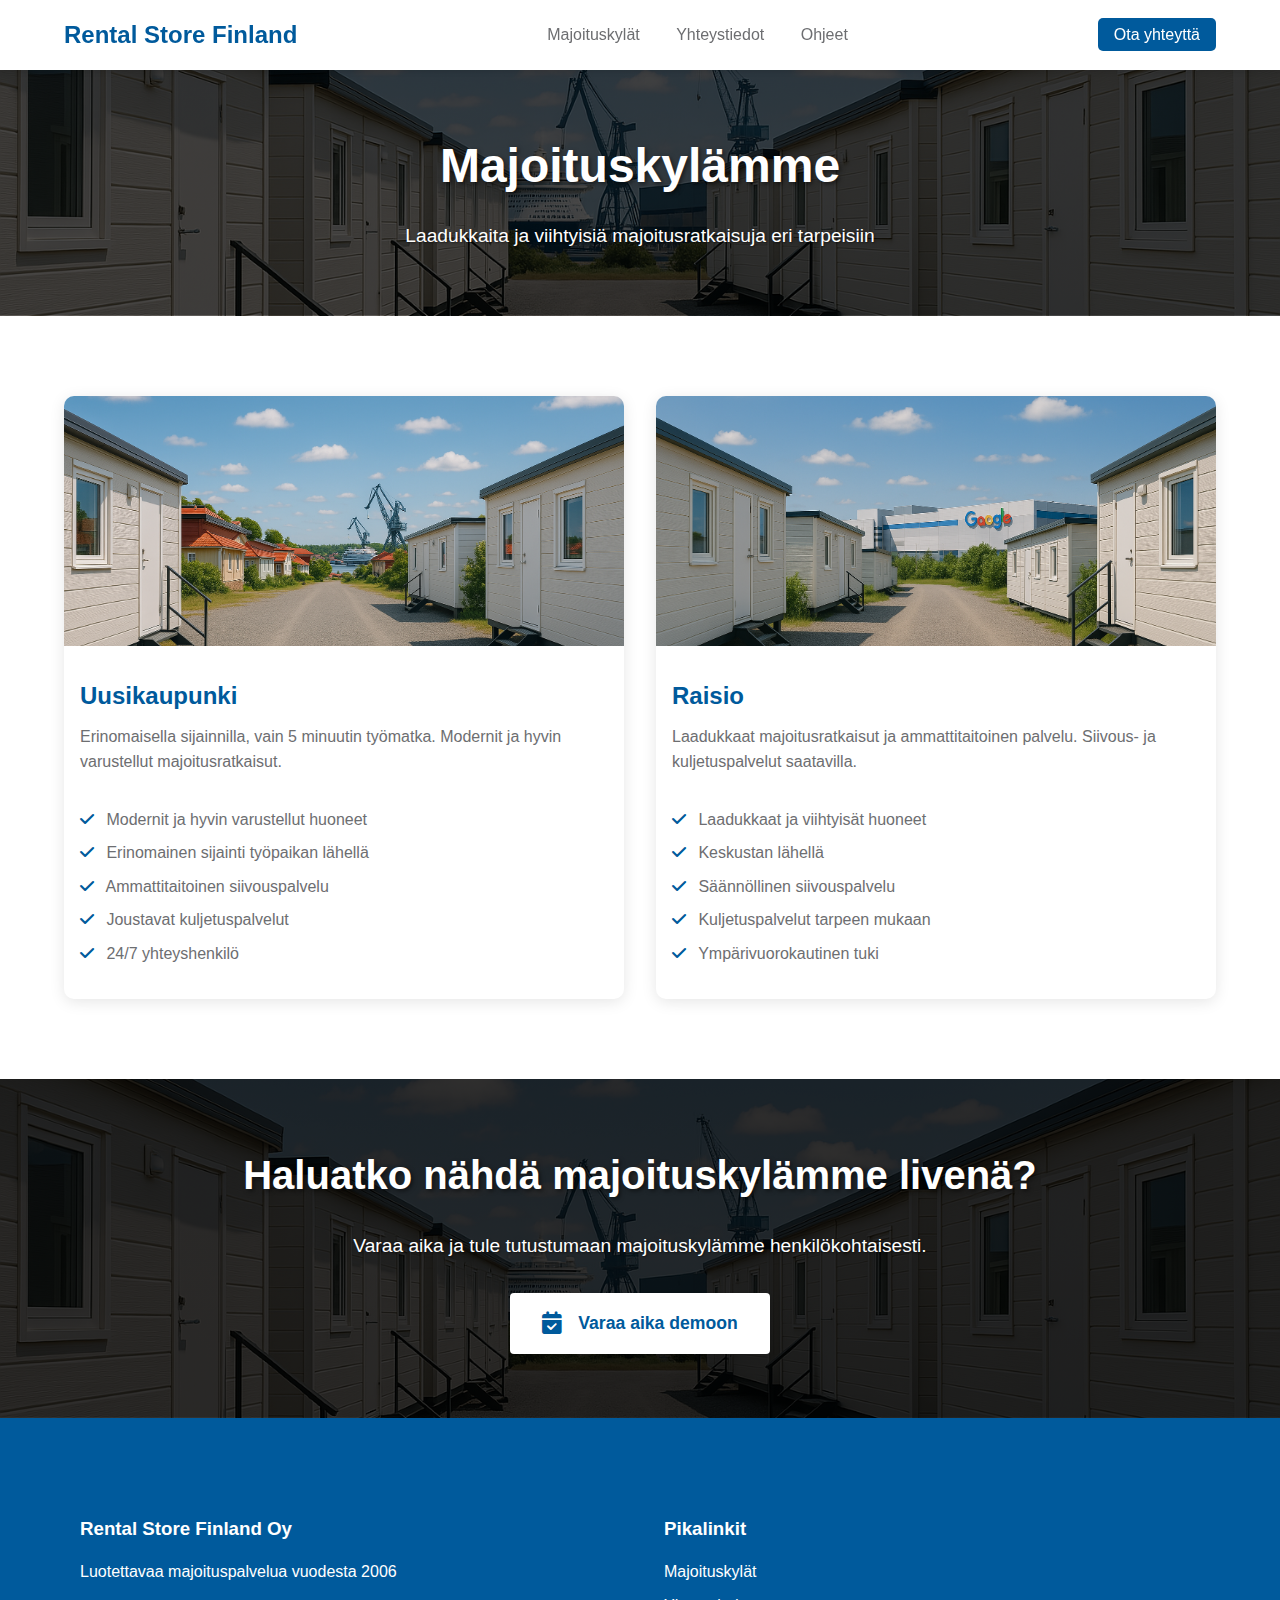
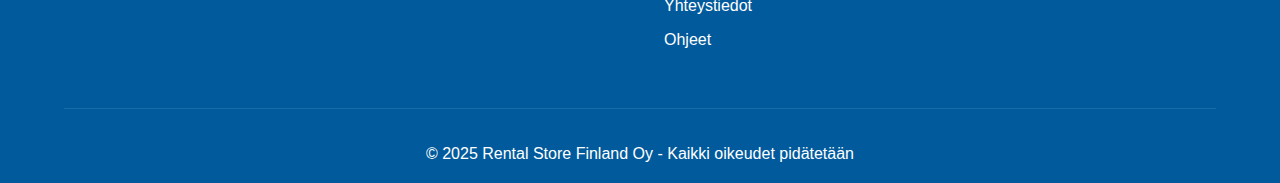
==== commit ffc0895c: "Add files via upload" ====
--- a/majoituskylat.html
+++ b/majoituskylat.html
@@ -21,9 +21,7 @@
                 <span></span>
             </div>
             <div class="nav-links">
-                <a href="index.html">Etusivu</a>
                 <a href="majoituskylat.html">Majoituskylät</a>
-                <a href="palvelut.html">Palvelut</a>
                 <a href="yhteystiedot.html">Yhteystiedot</a>
                 <a href="ohjeet.html">Ohjeet</a>
             </div>
@@ -72,7 +70,7 @@
             <div class="cta-content">
                 <h2>Haluatko nähdä majoituskylämme livenä?</h2>
                 <p>Varaa aika ja tule tutustumaan majoituskylämme henkilökohtaisesti.</p>
-                <a href="varaa-aika.html" class="cta-button">
+                <a href="yhteystiedot.html" class="cta-button">
                     <i class="fas fa-calendar-check"></i>
                     Varaa aika demoon
                 </a>
@@ -88,53 +86,16 @@
             </div>
             <div class="footer-section">
                 <h3>Pikalinkit</h3>
-                <a href="index.html">Etusivu</a>
                 <a href="majoituskylat.html">Majoituskylät</a>
-                <a href="palvelut.html">Palvelut</a>
                 <a href="yhteystiedot.html">Yhteystiedot</a>
+                <a href="ohjeet.html">Ohjeet</a>
             </div>
         </div>
         <div class="footer-bottom">
-            <p>&copy; 2024 Rental Store Finland Oy - Kaikki oikeudet pidätetään</p>
+            <p>&copy; 2025 Rental Store Finland Oy - Kaikki oikeudet pidätetään</p>
         </div>
     </footer>
 
-    <!-- Demo Booking Pop-up Modal -->
-    <div id="demoModal" class="modal">
-        <div class="modal-content">
-            <span class="close">&times;</span>
-            <h2>Tervetuloa Rental Store Finlandiin!</h2>
-            <p>Tarjoamme laadukkaita ja joustavia majoitusratkaisuja, jotka vastaavat juuri sinun tarpeisiisi. Tutustu palveluihimme ja varaa aika demoon.</p>
-            <a href="varaa-aika.html" class="modal-button">
-                <i class="fas fa-calendar-check"></i>
-                Varaa aika demoon
-            </a>
-        </div>
-    </div>
-
-    <script>
-        // Get the modal
-        const modal = document.getElementById("demoModal");
-        const closeBtn = document.getElementsByClassName("close")[0];
-
-        // Show modal after 5 seconds
-        setTimeout(() => {
-            modal.style.display = "block";
-        }, 5000);
-
-        // Close modal when clicking the X
-        closeBtn.onclick = function() {
-            modal.style.display = "none";
-        }
-
-        // Close modal when clicking outside
-        window.onclick = function(event) {
-            if (event.target == modal) {
-                modal.style.display = "none";
-            }
-        }
-    </script>
-
     <script src="script.js"></script>
 </body>
-</html> 
+</html> --- a/styles.css
+++ b/styles.css
@@ -104,7 +104,7 @@
 /* Hero Section */
 .hero-section {
     height: 100vh;
-    background: linear-gradient(rgba(0,0,0,0.6), rgba(0,0,0,0.6)), url('images/hero-bg.jpg');
+    background: linear-gradient(rgba(0,0,0,0.7), rgba(0,0,0,0.7)), url('images/hero-bg.jpg');
     background-size: cover;
     background-position: center;
     background-attachment: fixed;
@@ -120,38 +120,105 @@
 .hero-content {
     max-width: 800px;
     padding: 2rem;
-    background-color: rgba(0,0,0,0.3);
-    border-radius: 10px;
-    backdrop-filter: blur(5px);
+    background-color: rgba(0,0,0,0.5);
+    border-radius: 15px;
+    backdrop-filter: blur(10px);
 }
 
 .hero-content h1 {
-    font-size: 3.5rem;
+    font-size: 4rem;
     margin-bottom: 1.5rem;
-    text-shadow: 2px 2px 4px rgba(0,0,0,0.5);
+    line-height: 1.2;
     font-weight: 700;
 }
 
 .hero-content p {
+    font-size: 1.6rem;
+    margin-bottom: 2.5rem;
+    line-height: 1.4;
+    font-weight: 400;
+}
+
+.hero-button {
+    display: inline-flex;
+    align-items: center;
+    gap: 0.5rem;
+    background-color: white;
+    color: var(--primary-color);
+    padding: 1rem 2rem;
+    border-radius: 8px;
+    text-decoration: none;
+    font-weight: 600;
+    font-size: 1.2rem;
+    transition: all 0.3s ease;
+    box-shadow: 0 2px 4px rgba(0,0,0,0.1);
+}
+
+.hero-button i {
     font-size: 1.4rem;
-    margin-bottom: 2.5rem;
-    text-shadow: 1px 1px 2px rgba(0,0,0,0.5);
-}
-
-.cta-button {
-    display: inline-block;
-    background-color: var(--primary-color);
-    color: var(--white);
-    padding: 1rem 2rem;
-    border-radius: 5px;
-    text-decoration: none;
-    transition: all 0.3s ease;
-    font-weight: 500;
-}
-
-.cta-button:hover {
-    background-color: var(--accent-dark);
+}
+
+.hero-button:hover {
     transform: translateY(-2px);
+    box-shadow: 0 4px 8px rgba(0,0,0,0.2);
+    background-color: #f8f8f8;
+}
+
+@media (max-width: 992px) {
+    .hero-content h1 {
+        font-size: 3.5rem;
+    }
+
+    .hero-content p {
+        font-size: 1.4rem;
+    }
+}
+
+@media (max-width: 768px) {
+    .hero-section {
+        background-attachment: scroll;
+        padding: 0 1rem;
+        min-height: 100vh;
+        height: auto;
+    }
+
+    .hero-content {
+        padding: 2rem 1rem;
+        margin: 4rem 0;
+        width: 100%;
+    }
+
+    .hero-content h1 {
+        font-size: 2.5rem;
+        margin-bottom: 1rem;
+    }
+
+    .hero-content p {
+        font-size: 1.2rem;
+        margin-bottom: 2rem;
+    }
+
+    .hero-button {
+        width: 100%;
+        justify-content: center;
+        padding: 1.2rem;
+        font-size: 1.1rem;
+    }
+}
+
+@media (max-width: 480px) {
+    .hero-content h1 {
+        font-size: 2rem;
+    }
+
+    .hero-content p {
+        font-size: 1.1rem;
+    }
+
+    .hero-button {
+        padding: 1rem;
+        font-size: 1rem;
+    }
 }
 
 /* Services Section */
@@ -320,9 +387,11 @@
 
 .footer-content {
     display: grid;
-    grid-template-columns: repeat(auto-fit, minmax(250px, 1fr));
-    gap: 2rem;
-    margin-bottom: 2rem;
+    grid-template-columns: 1fr 1fr;
+    gap: 3rem;
+    max-width: 1200px;
+    margin: 0 auto;
+    padding: 3rem 1rem;
 }
 
 .footer-section h3 {
@@ -417,31 +486,108 @@
     margin-bottom: 1rem;
 }
 
-/* Responsive Design */
-@media (max-width: 768px) {
+/* Mobile Navigation */
+.hamburger {
+    display: none;
+    flex-direction: column;
+    justify-content: space-between;
+    width: 30px;
+    height: 21px;
+    cursor: pointer;
+    position: relative;
+    z-index: 1001;
+    margin-right: 1rem;
+}
+
+.hamburger span {
+    display: block;
+    width: 100%;
+    height: 3px;
+    background-color: var(--primary-color);
+    transition: all 0.3s ease;
+    transform-origin: center;
+}
+
+@media (max-width: 992px) {
+    .hamburger {
+        display: flex;
+    }
+
+    .nav-links {
+        position: fixed;
+        top: 0;
+        right: -100%;
+        width: 100%;
+        height: 100vh;
+        background-color: white;
+        display: flex;
+        flex-direction: column;
+        align-items: center;
+        justify-content: center;
+        gap: 2rem;
+        padding: 80px 20px;
+        transition: all 0.3s ease-in-out;
+        z-index: 1000;
+        overflow-y: auto;
+    }
+
+    .nav-links.active {
+        right: 0;
+        box-shadow: -5px 0 15px rgba(0,0,0,0.1);
+    }
+
+    .nav-links a {
+        font-size: 1.2rem;
+        padding: 1rem;
+        width: 100%;
+        text-align: center;
+        border-bottom: 1px solid #eee;
+        color: var(--primary-color);
+        font-weight: 500;
+        display: block;
+    }
+
+    .nav-links a:last-child {
+        border-bottom: none;
+    }
+
+    .nav-links a:hover {
+        background-color: #f8f8f8;
+        color: var(--accent-dark);
+    }
+
+    .hamburger.active span:nth-child(1) {
+        transform: translateY(9px) rotate(45deg);
+    }
+
+    .hamburger.active span:nth-child(2) {
+        opacity: 0;
+    }
+
+    .hamburger.active span:nth-child(3) {
+        transform: translateY(-9px) rotate(-45deg);
+    }
+
+    body.nav-open {
+        overflow: hidden;
+        position: fixed;
+        width: 100%;
+    }
+
     .navbar {
-        flex-direction: column;
+        position: fixed;
+        top: 0;
+        left: 0;
+        width: 100%;
+        background: white;
+        box-shadow: 0 2px 5px rgba(0,0,0,0.1);
+        z-index: 1000;
         padding: 1rem;
     }
 
-    .nav-links {
-        margin: 1rem 0;
-    }
-
-    .hero-content h1 {
-        font-size: 2rem;
-    }
-
-    .contact-grid {
-        grid-template-columns: 1fr;
-    }
-
-    .page-header {
-        padding: 6rem 1rem 3rem;
-    }
-
-    .page-header h1 {
-        font-size: 2rem;
+    .logo {
+        position: relative;
+        z-index: 1001;
     }
 }
 
@@ -454,118 +600,104 @@
     top: 0;
     width: 100%;
     height: 100%;
-    background-color: rgba(0,0,0,0.7);
-    animation: fadeIn 0.3s ease;
+    background-color: rgba(0, 0, 0, 0.5);
 }
 
 .modal-content {
-    background-color: var(--white);
+    background-color: #fff;
     margin: 15% auto;
-    padding: 2rem;
+    padding: 2.5rem;
     border-radius: 10px;
-    width: 90%;
-    max-width: 500px;
+    max-width: 600px;
     position: relative;
-    color: var(--text-color);
     text-align: center;
-    box-shadow: 0 4px 20px rgba(0,0,0,0.2);
-    animation: slideIn 0.3s ease;
 }
 
 .modal-content h2 {
-    font-size: 1.8rem;
-    margin-bottom: 1rem;
-    color: var(--primary-color);
+    color: var(--primary-color);
+    font-size: 2.5rem;
+    margin-bottom: 1.5rem;
+    font-weight: 600;
 }
 
 .modal-content p {
-    font-size: 1.1rem;
+    color: #666;
+    font-size: 1.2rem;
     line-height: 1.6;
-    margin-bottom: 1.5rem;
-    color: var(--text-color);
+    margin-bottom: 2rem;
 }
 
 .close {
     position: absolute;
-    right: 1rem;
-    top: 1rem;
-    font-size: 1.8rem;
+    right: 1.5rem;
+    top: 1.5rem;
+    font-size: 2rem;
     font-weight: bold;
+    color: #aaa;
     cursor: pointer;
-    color: var(--text-color);
     transition: color 0.3s ease;
 }
 
 .close:hover {
-    color: var(--accent-dark);
+    color: var(--primary-color);
 }
 
 .modal-button {
     display: inline-flex;
     align-items: center;
     gap: 0.5rem;
-    background-color: var(--primary-color);
-    color: var(--white);
+    background-color: white;
+    color: var(--primary-color);
     padding: 1rem 2rem;
     border-radius: 5px;
     text-decoration: none;
-    font-weight: 500;
+    font-weight: 600;
     transition: all 0.3s ease;
-    border: none;
-    cursor: pointer;
+    box-shadow: 0 2px 4px rgba(0,0,0,0.1);
 }
 
 .modal-button:hover {
-    background-color: var(--accent-dark);
+    background-color: #f8f8f8;
     transform: translateY(-2px);
-    box-shadow: 0 4px 15px rgba(0,0,0,0.2);
+    box-shadow: 0 4px 8px rgba(0,0,0,0.2);
 }
 
 .modal-button i {
     font-size: 1.2rem;
 }
 
-@keyframes fadeIn {
-    from { opacity: 0; }
-    to { opacity: 1; }
-}
-
-@keyframes slideIn {
-    from {
-        transform: translateY(-100px);
-        opacity: 0;
-    }
-    to {
-        transform: translateY(0);
-        opacity: 1;
-    }
-}
-
-/* Responsive Design for Modal */
 @media (max-width: 768px) {
     .modal-content {
-        margin: 30% auto;
-        padding: 1.5rem;
+        margin: 20% auto;
+        padding: 2rem;
+        width: 90%;
     }
 
     .modal-content h2 {
-        font-size: 1.5rem;
+        font-size: 2rem;
     }
 
     .modal-content p {
-        font-size: 1rem;
-    }
-
-    .modal-button {
-        padding: 0.8rem 1.5rem;
-        font-size: 0.9rem;
+        font-size: 1.1rem;
     }
 }
 
 /* Booking Section Styles */
 .booking-section {
-    padding: 4rem 5%;
-    background-color: var(--light-gray);
+    background-color: #f8f9fa;
+    padding: 2rem;
+    border-radius: 8px;
+    margin-bottom: 2rem;
+}
+
+.booking-section h2 {
+    color: #333;
+    margin-bottom: 1rem;
+}
+
+.booking-section p {
+    color: #666;
+    margin-bottom: 1.5rem;
 }
 
 .booking-container {
@@ -866,21 +998,23 @@
     background-color: var(--primary-color);
     color: var(--white);
     padding: 1rem 2rem;
-    border-radius: 5px;
+    border-radius: 8px;
     text-decoration: none;
+    font-weight: 600;
     font-size: 1.1rem;
-    font-weight: 500;
     transition: all 0.3s ease;
+    box-shadow: 0 2px 4px rgba(0,0,0,0.1);
+}
+
+.cta-button i {
+    font-size: 1.4rem;
+    margin-right: 0.5rem;
 }
 
 .cta-button:hover {
-    background-color: var(--accent-dark);
+    background-color: #004a80;
     transform: translateY(-2px);
-    box-shadow: 0 4px 15px rgba(0,0,0,0.2);
-}
-
-.cta-button i {
-    font-size: 1.2rem;
+    box-shadow: 0 4px 8px rgba(0,0,0,0.2);
 }
 
 /* Responsive Design for CTA */
@@ -1044,4 +1178,209 @@
     .cta-banner-text h2 {
         font-size: 2rem;
     }
-} 
+}
+
+@media (max-width: 992px) {
+    .modal {
+        display: none !important;
+    }
+}
+
+.calendar-booking {
+    margin-top: 2rem;
+    padding: 1.5rem;
+    background-color: #f8f9fa;
+    border-radius: 8px;
+}
+
+.calendar-booking h4 {
+    margin-bottom: 1rem;
+    color: #333;
+}
+
+.calendar-button {
+    display: inline-flex;
+    align-items: center;
+    padding: 12px 24px;
+    background-color: #007bff;
+    color: white;
+    text-decoration: none;
+    border-radius: 4px;
+    transition: background-color 0.3s ease;
+}
+
+.calendar-button:hover {
+    background-color: #0056b3;
+}
+
+.calendar-button i {
+    margin-right: 8px;
+}
+
+/* Kalenteriosion tyylit */
+.calendar-section {
+    background: #ffffff;
+    padding: 2rem;
+    border-radius: 8px;
+    box-shadow: 0 2px 10px rgba(0, 0, 0, 0.1);
+}
+
+.calendar-section h2 {
+    color: #333;
+    margin-bottom: 1rem;
+}
+
+.calendar-section p {
+    color: #666;
+    margin-bottom: 2rem;
+}
+
+.calendar-container {
+    min-height: 600px; /* Säädä korkeutta tarpeen mukaan */
+    width: 100%;
+    border-radius: 8px;
+    overflow: hidden;
+}
+
+/* HubSpot-kalenterin container */
+.meetings-iframe-container {
+    width: 100%;
+    height: 100%;
+    min-width: 320px;
+    max-width: 100%;
+}
+
+/* Responsiiviset tyylit */
+@media (max-width: 768px) {
+    .contact-grid {
+        grid-template-columns: 1fr;
+        gap: 2rem;
+    }
+}
+
+/* Kalenterin placeholder */
+.calendar-placeholder {
+    background: #f8f9fa;
+    border: 2px dashed #dee2e6;
+    border-radius: 8px;
+    padding: 3rem;
+    text-align: center;
+    min-height: 400px;
+    display: flex;
+    flex-direction: column;
+    align-items: center;
+    justify-content: center;
+}
+
+.booking-link {
+    margin-top: 2rem;
+    padding-top: 1.5rem;
+    border-top: 1px solid #eee;
+}
+
+.booking-link h4 {
+    margin-bottom: 1rem;
+    color: #333;
+}
+
+.calendar-link {
+    display: inline-flex;
+    align-items: center;
+    padding: 12px 24px;
+    background-color: #007bff;
+    color: white;
+    text-decoration: none;
+    border-radius: 4px;
+    transition: background-color 0.3s ease;
+}
+
+.calendar-link:hover {
+    background-color: #0056b3;
+    color: white;
+}
+
+.calendar-link i {
+    margin-right: 8px;
+}
+
+.footer-contact {
+    margin: 1rem 0;
+}
+
+.footer-contact p {
+    margin: 0.5rem 0;
+    color: #fff;
+    display: flex;
+    align-items: center;
+}
+
+.footer-contact i {
+    margin-right: 10px;
+    width: 20px;
+}
+
+.footer-cta-button {
+    display: inline-flex;
+    align-items: center;
+    padding: 10px 20px;
+    background-color: #007bff;
+    color: white;
+    text-decoration: none;
+    border-radius: 4px;
+    margin-top: 1rem;
+    transition: background-color 0.3s;
+}
+
+.footer-cta-button:hover {
+    background-color: #0056b3;
+    color: white;
+}
+
+.footer-cta-button i {
+    margin-right: 8px;
+}
+
+/* Footer rakenne */
+.footer-content {
+    display: grid;
+    grid-template-columns: 1fr 1fr;
+    gap: 3rem;
+    max-width: 1200px;
+    margin: 0 auto;
+    padding: 3rem 1rem;
+}
+
+/* Footer linkit */
+.footer-links {
+    display: flex;
+    flex-direction: column;
+    gap: 0.5rem;
+    margin-bottom: 1.5rem;
+}
+
+.footer-links a {
+    color: #fff;
+    text-decoration: none;
+    transition: color 0.3s;
+}
+
+.footer-links a:hover {
+    color: rgba(255, 255, 255, 0.8);
+}
+
+/* Yksinkertainen tekstilinkki */
+.footer-contact-link {
+    margin-top: 1rem;
+}
+
+.footer-contact-link a {
+    color: #fff;
+    text-decoration: none;
+    font-size: 0.9rem;
+    opacity: 0.8;
+    transition: opacity 0.3s;
+}
+
+.footer-contact-link a:hover {
+    opacity: 1;
+} 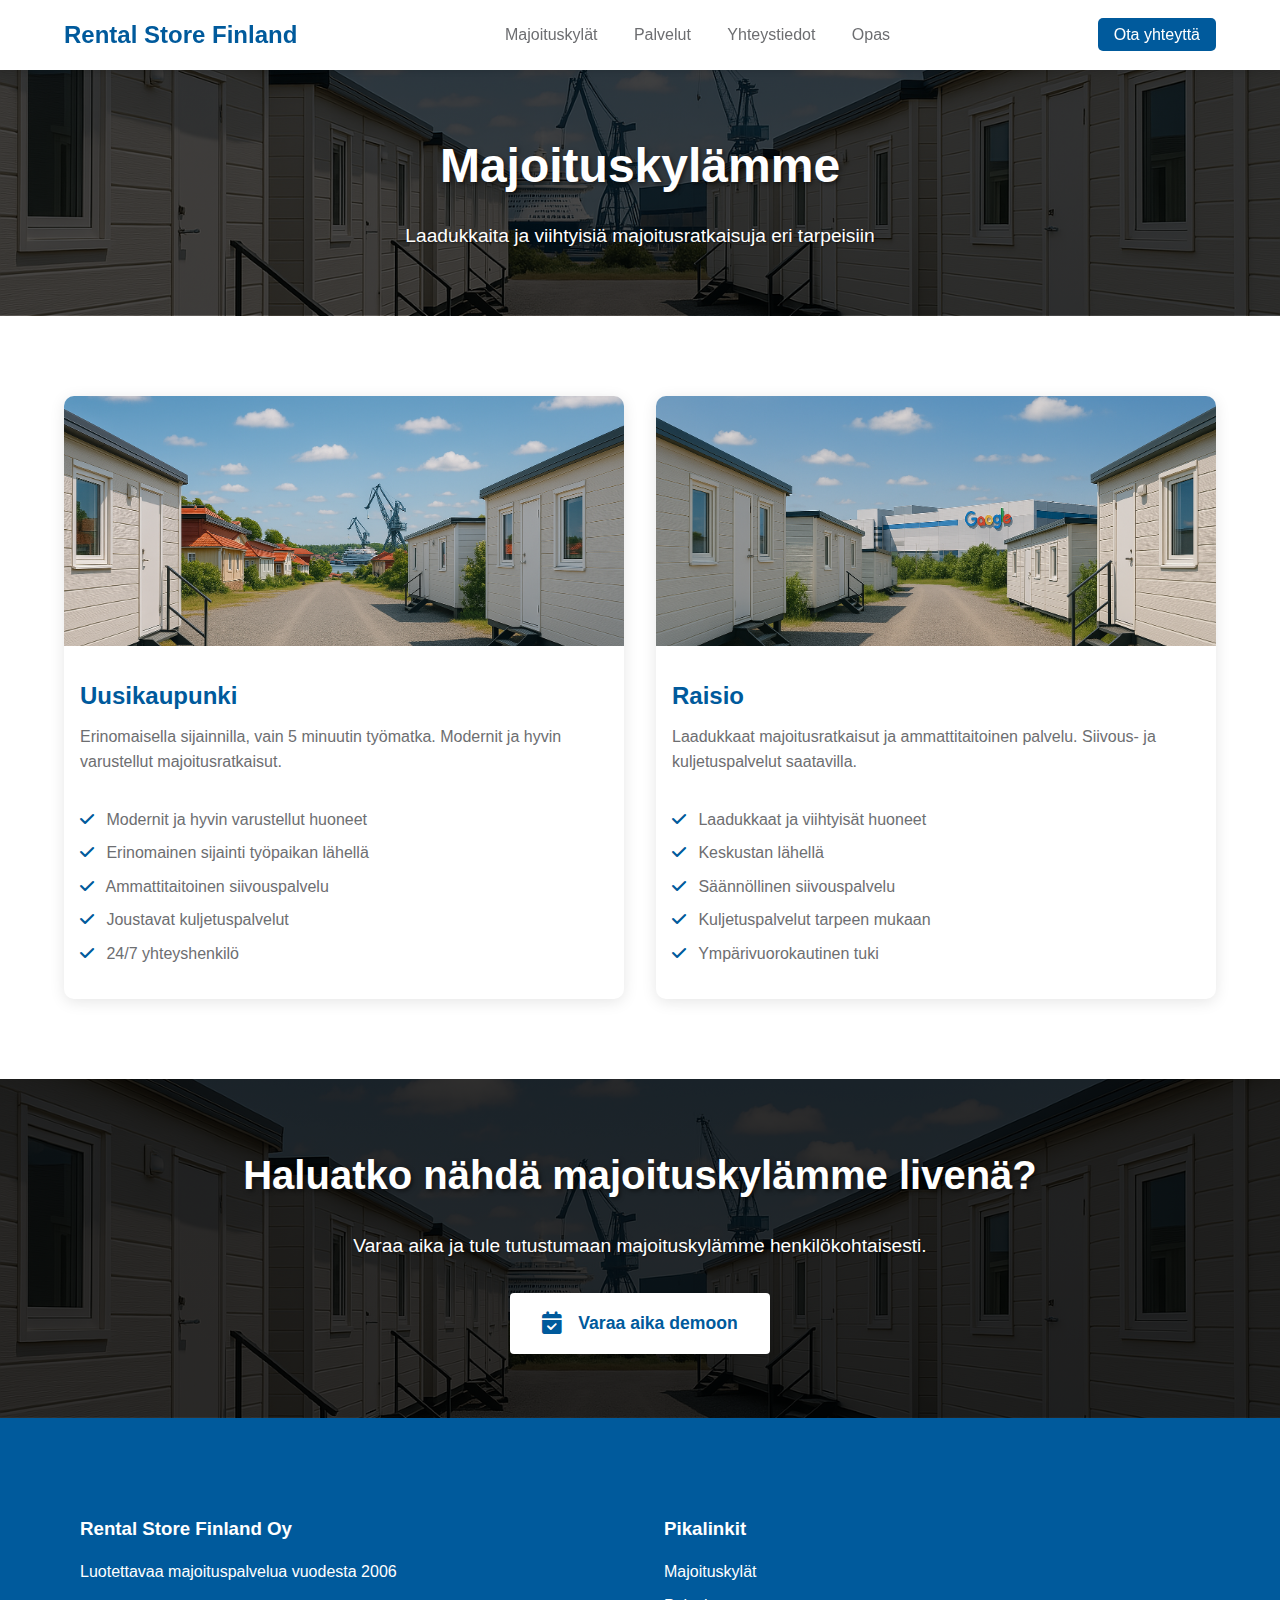
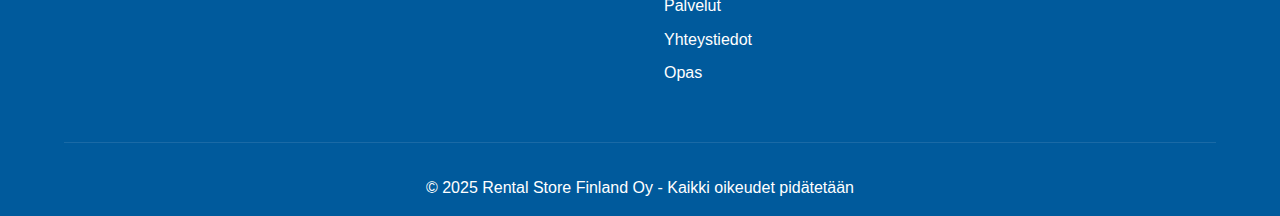
==== commit 2812a7cc: "Add files via upload" ====
--- a/majoituskylat.html
+++ b/majoituskylat.html
@@ -22,8 +22,9 @@
             </div>
             <div class="nav-links">
                 <a href="majoituskylat.html">Majoituskylät</a>
+                <a href="palvelut.html">Palvelut</a>
                 <a href="yhteystiedot.html">Yhteystiedot</a>
-                <a href="ohjeet.html">Ohjeet</a>
+                <a href="ohjeet.html">Opas</a>
             </div>
             <div class="contact-button">
                 <a href="yhteystiedot.html" class="btn">Ota yhteyttä</a>
@@ -87,8 +88,9 @@
             <div class="footer-section">
                 <h3>Pikalinkit</h3>
                 <a href="majoituskylat.html">Majoituskylät</a>
+                <a href="palvelut.html">Palvelut</a>
                 <a href="yhteystiedot.html">Yhteystiedot</a>
-                <a href="ohjeet.html">Ohjeet</a>
+                <a href="ohjeet.html">Opas</a>
             </div>
         </div>
         <div class="footer-bottom">
--- a/styles.css
+++ b/styles.css
@@ -1383,4 +1383,78 @@
 
 .footer-contact-link a:hover {
     opacity: 1;
+}
+
+/* Detailed services styles */
+.services-detailed {
+    max-width: 1200px;
+    margin: 0 auto;
+    padding: 4rem 1rem;
+    display: grid;
+    grid-template-columns: repeat(3, 1fr);
+    gap: 2rem;
+}
+
+.service-card.large {
+    background: #ffffff;
+    padding: 2rem;
+    border-radius: 8px;
+    box-shadow: 0 2px 10px rgba(0, 0, 0, 0.1);
+    transition: transform 0.3s ease;
+    height: 100%;
+    display: flex;
+    flex-direction: column;
+}
+
+.service-card.large:hover {
+    transform: translateY(-5px);
+}
+
+.service-icon {
+    font-size: 2.5rem;
+    color: #007bff;
+    margin-bottom: 1.5rem;
+}
+
+.service-card.large h2 {
+    color: #333;
+    margin-bottom: 1rem;
+    font-size: 1.5rem;
+}
+
+.service-card.large p {
+    color: #666;
+    margin-bottom: 1.5rem;
+    line-height: 1.6;
+}
+
+.service-features {
+    list-style: none;
+    padding: 0;
+}
+
+.service-features li {
+    display: flex;
+    align-items: center;
+    margin-bottom: 0.8rem;
+    color: #555;
+}
+
+.service-features li i {
+    color: #28a745;
+    margin-right: 0.8rem;
+}
+
+/* Responsive styles */
+@media (max-width: 992px) {
+    .services-detailed {
+        grid-template-columns: repeat(2, 1fr);
+    }
+}
+
+@media (max-width: 768px) {
+    .services-detailed {
+        grid-template-columns: 1fr;
+        padding: 2rem 1rem;
+    }
 } 